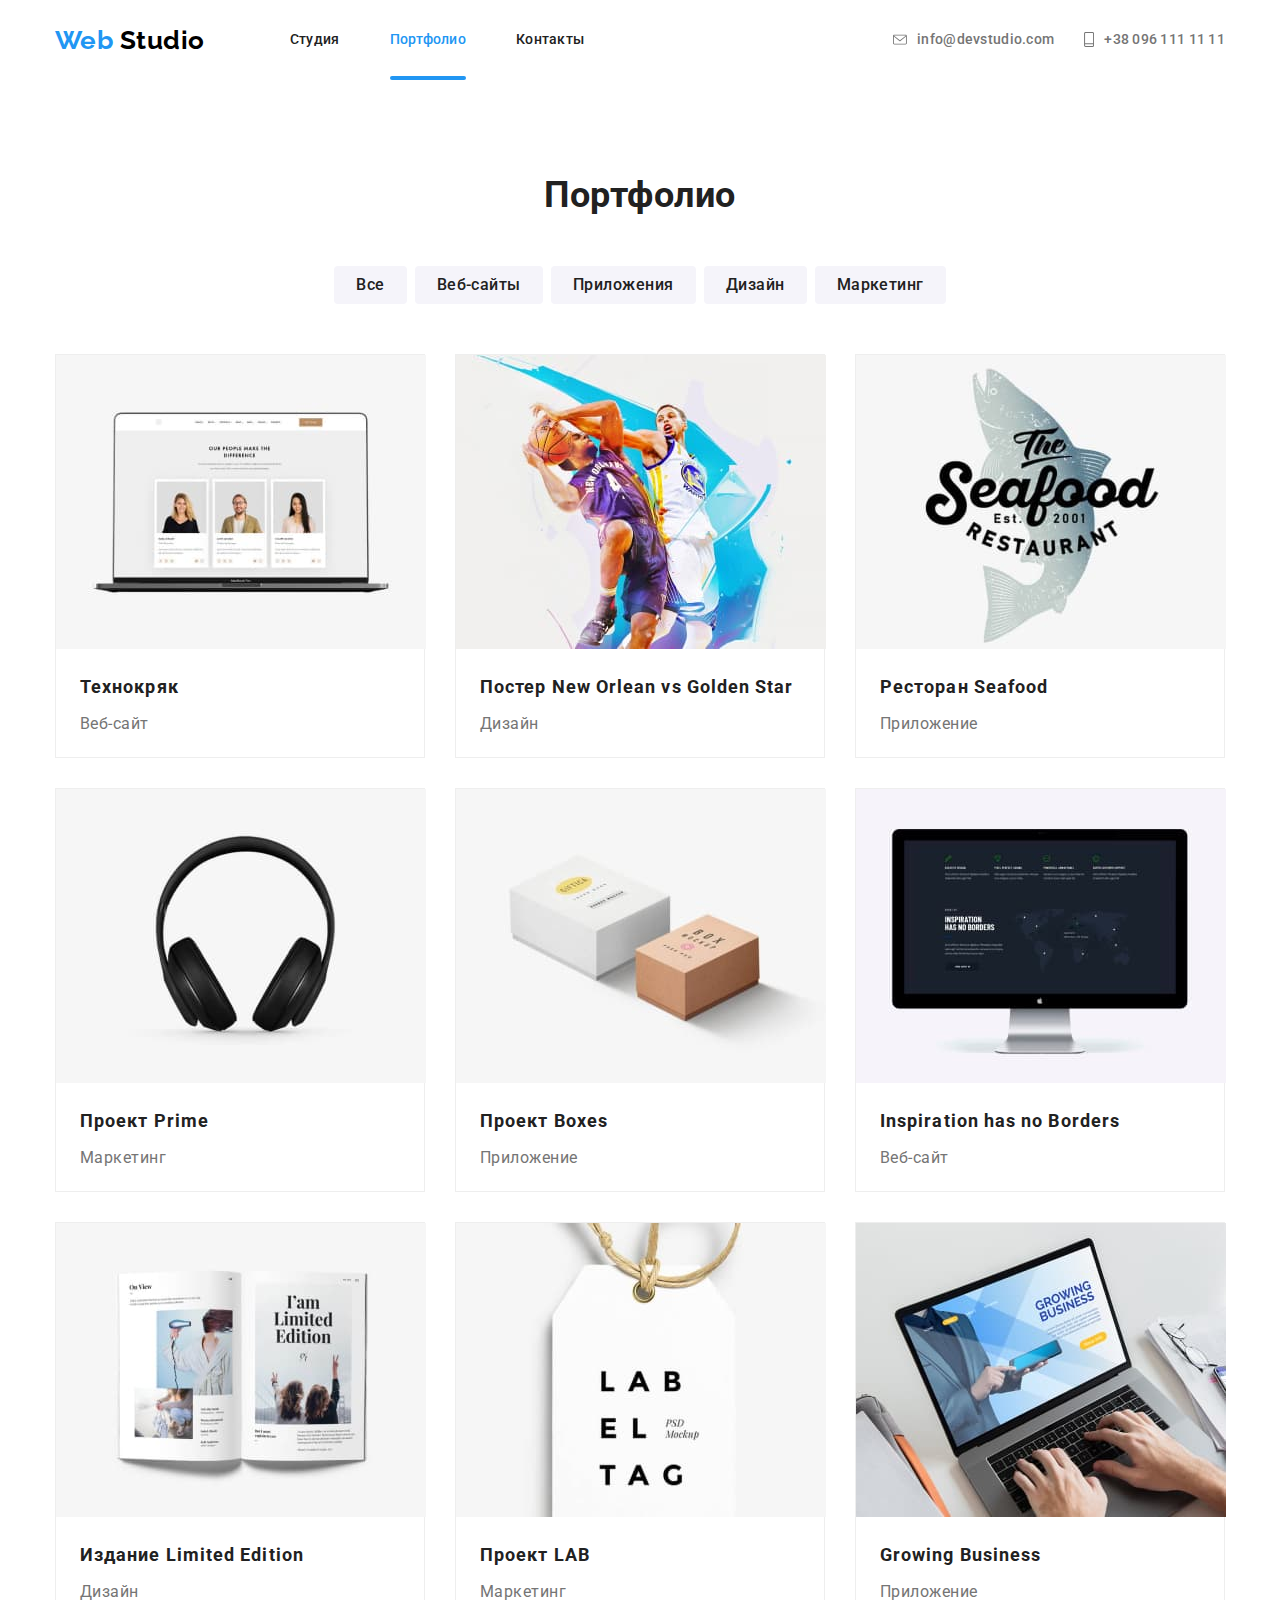
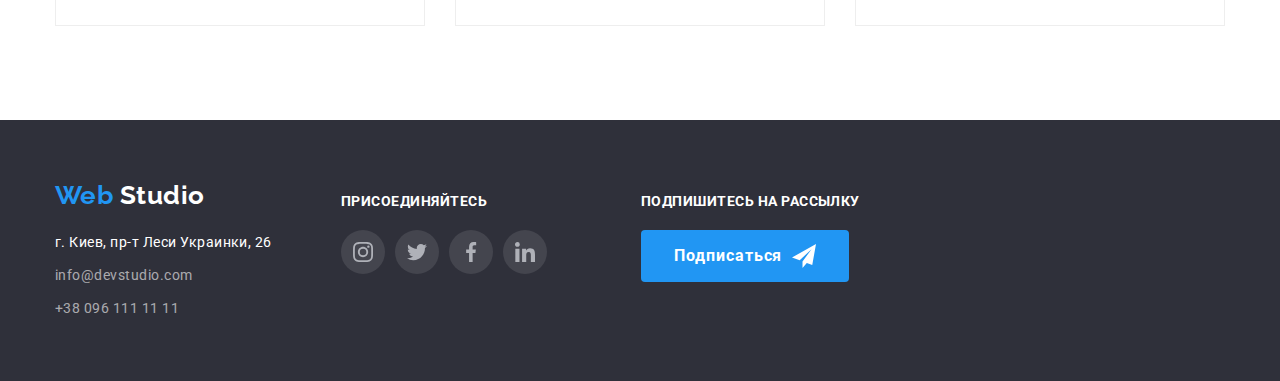
==== portfolio.html @ 83d76ae9 "copy-hw-5" ====
<!DOCTYPE html>
<html lang="en">

<head>
    <meta charset="UTF-8">
    <meta name="viewport" content="width=device-width, initial-scale=1.0">
    <link
        href="https://fonts.googleapis.com/css2?family=Raleway:wght@400;700&family=Roboto:wght@400;500;700;900&display=swap"
        rel="stylesheet">
    <link rel="stylesheet"
        href="https://cdnjs.cloudflare.com/ajax/libs/modern-normalize/0.6.0/modern-normalize.min.css">
    <link rel="stylesheet" href="./css/styles.css">
    <title>Portfolio</title>
</head>

<body>
    <!--Шапка страницы-->
    <header>
        <!--Главная навигация-->
        <nav class="container main-nav">
            <a href="/" class="logo text"><span class="logo-accent">Web</span> Studio</a>
            <ul class="site-nav list">
                <li class="item"><a href="./index.html" class="link text">Студия</a></li>
                <li class="item"><a href="./portfolio.html" class="link current text">Портфолио</a></li>
                <li class="item"><a href="" class="link text">Контакты</a></li>
            </ul>
            <address class="address">
                <a href="mailto:info@devstudio.com" class="address-link text">
                    <svg class="icon-mail">
                        <use href="./images/sprite.svg#icon-e-mail"></use>
                    </svg>
                    info@devstudio.com</a>
                <a href="tel:+380961111111" class="address-link text">
                    <svg class="icon-mobile">
                        <use href="./images/sprite.svg#icon-mobile"></use>
                    </svg>
                    +38 096 111 11 11
                </a>
            </address>
        </nav>
    </header>
    <!--Основной контент-->
    <main>
        <!--Фильтр-->
        <section class="section">
            <div class="container">
                <!--Скрытый заголовок-->
                <h1 class="section-title">Портфолио</h1>
                <!--Список фильтров-->
                <ul class="filter list">
                    <li class="item"><button type="button" class="btn">Все</button>
                    </li>
                    <li class="item"><button type="button" class="btn">Веб-сайты</button>
                    </li>
                    <li class="item"><button type="button" class="btn">Приложения</button></li>
                    <li class="item"><button type="button" class="btn">Дизайн</button>
                    </li>
                    <li class="item"><button type="button" class="btn">Маркетинг</button>
                    </li>
                </ul>
                <!--Список проектов-->
                <ul class="projects list">
                    <li class="projects-item">
                        <a href="/" class="project-links text">
                            <div class="project-img project1">
                                <p class="projects-text">Технокряк это современная площадка распространения
                                    коронавируса.
                                    Компании
                                    используют эту
                                    платформу для цифрового
                                    шпионажа и атак на защищённые сервера конкурентов.</p>
                            </div>
                            <div class="project-bottom">
                                <h2 class="projects-title">Технокряк</h2>
                                <p class="projects-filter">Веб-сайт</p>
                            </div>

                        </a>
                    </li>
                    <li class="projects-item">
                        <a href="/" class="project-links text">
                            <div class="project-img project2">
                                <p class="projects-text">Технокряк это современная площадка распространения
                                    коронавируса.
                                    Компании
                                    используют эту
                                    платформу для цифрового
                                    шпионажа и атак на защищённые сервера конкурентов.</p>
                            </div>
                            <div class="project-bottom">
                                <h2 class="projects-title">Постер New Orlean vs Golden Star</h2>
                                <p class="projects-filter">Дизайн</p>
                            </div>
                        </a>
                    </li>
                    <li class="projects-item">
                        <a href="/" class="project-links text">
                            <div class="project-img project3">
                                <p class="projects-text">Технокряк это современная площадка распространения
                                    коронавируса.
                                    Компании
                                    используют эту
                                    платформу для цифрового
                                    шпионажа и атак на защищённые сервера конкурентов.</p>
                            </div>
                            <div class="project-bottom">
                                <h2 class="projects-title">Ресторан Seafood</h2>
                                <p class="projects-filter">Приложение</p>
                            </div>
                        </a>
                    </li>
                    <li class="projects-item">
                        <a href="/" class="project-links text">
                            <div class="project-img project4">
                                <p class="projects-text">Технокряк это современная площадка распространения
                                    коронавируса.
                                    Компании
                                    используют эту
                                    платформу для цифрового
                                    шпионажа и атак на защищённые сервера конкурентов.</p>
                            </div>
                            <div class="project-bottom">
                                <h2 class="projects-title">Проект Prime</h2>
                                <p class="projects-filter">Маркетинг</p>
                            </div>
                        </a>
                    </li>
                    <li class="projects-item">
                        <a href="/" class="project-links text">
                            <div class="project-img project5">
                                <p class="projects-text">Технокряк это современная площадка распространения
                                    коронавируса.
                                    Компании
                                    используют эту
                                    платформу для цифрового
                                    шпионажа и атак на защищённые сервера конкурентов.</p>
                            </div>
                            <div class="project-bottom">
                                <h2 class="projects-title">Проект Boxes</h2>
                                <p class="projects-filter">Приложение</p>
                            </div>
                        </a>
                    </li>
                    <li class="projects-item">
                        <a href="/" class="project-links text">
                            <div class="project-img project6">
                                <p class="projects-text">Технокряк это современная площадка распространения
                                    коронавируса.
                                    Компании
                                    используют эту
                                    платформу для цифрового
                                    шпионажа и атак на защищённые сервера конкурентов.</p>
                            </div>
                            <div class="project-bottom">
                                <h2 class="projects-title">Inspiration has no Borders</h2>
                                <p class="projects-filter">Веб-сайт</p>
                            </div>
                        </a>
                    </li>
                    <li class="projects-item">
                        <a href="/" class="project-links text">
                            <div class="project-img project7">
                                <p class="projects-text">Технокряк это современная площадка распространения
                                    коронавируса.
                                    Компании
                                    используют эту
                                    платформу для цифрового
                                    шпионажа и атак на защищённые сервера конкурентов.</p>
                            </div>
                            <div class="project-bottom">
                                <h2 class="projects-title">Издание Limited Edition</h2>
                                <p class="projects-filter">Дизайн</p>
                            </div>
                        </a>
                    </li>
                    <li class="projects-item">
                        <a href="/" class="project-links text">
                            <div class="project-img project8">
                                <p class="projects-text">Технокряк это современная площадка распространения
                                    коронавируса.
                                    Компании
                                    используют эту
                                    платформу для цифрового
                                    шпионажа и атак на защищённые сервера конкурентов.</p>
                            </div>
                            <div class="project-bottom">
                                <h2 class="projects-title">Проект LAB</h2>
                                <p class="projects-filter">Маркетинг</p>
                            </div>
                        </a>
                    </li>
                    <li class="projects-item">
                        <a href="/" class="project-links text">
                            <div class="project-img project9">
                                <p class="projects-text">Технокряк это современная площадка распространения
                                    коронавируса.
                                    Компании
                                    используют эту
                                    платформу для цифрового
                                    шпионажа и атак на защищённые сервера конкурентов.</p>
                            </div>
                            <div class="project-bottom">
                                <h2 class="projects-title">Growing Business</h2>
                                <p class="projects-filter">Приложение</p>
                            </div>
                        </a>
                    </li>
                </ul>
            </div>
        </section>
    </main>
    <!--Подвал страницы-->
    <footer class="footer">
        <div class="container">
            <div class="footer-flex">
                <!--левая часть футера-->
                <div class="left">
                    <a href="/" class="footer-logo text"><span class="logo-accent">Web</span> Studio</a>
                    <address class="footer-adress">
                        г. Киев, пр-т Леси Украинки, 26
                    </address>
                    <address class="footer-adress">
                        <a href="mailto:info@devstudio.com" class="footer-address-link text">info@devstudio.com</a>
                    </address>
                    <address class="footer-adress">
                        <a href="tel:+380961111111" class="footer-address-link text">+38 096 111 11 11</a>
                    </address>
                </div>
                <!--Средняя часть футера-->
                <div class="middle">
                    <p class="footer-title">Присоединяйтесь</p>
                    <!--Список соц.сетей-->
                    <ul class="social-links list">
                        <li class="links">
                            <a href="https://www.instagram.com/" class="footer-link">
                                <svg class="icon-links">
                                    <use href="./images/sprite.svg#icon-instagram"></use>
                                </svg>
                            </a>
                        </li>
                        <li class="links">
                            <a href="https://twitter.com/" class="footer-link">
                                <svg class="icon-links">
                                    <use href="./images/sprite.svg#icon-twitter"></use>
                                </svg>
                            </a>
                        </li>
                        <li class="links">
                            <a href="https://facebook.com/" class="footer-link">
                                <svg class="icon-links">
                                    <use href="./images/sprite.svg#icon-facebook"></use>
                                </svg>
                            </a>
                        </li>
                        <li class="links">
                            <a href="https://linkedin.com/" class="footer-link">
                                <svg class="icon-links">
                                    <use href="./images/sprite.svg#icon-linkedin"></use>
                                </svg>
                            </a>
                        </li>
                    </ul>
                </div>
                <!--Правая часть футера-->
                <!--Правая часть футера-->
                <div class="right">
                    <p class="footer-title">Подпишитесь на рассылку</p>
                    <button class="button">Подписаться
                        <svg class="icon-button">
                            <use href="./images/sprite.svg#icon-button"></use>
                        </svg>
                    </button>
                </div>
            </div>

        </div>
    </footer>
</body>

</html>
---- css/styles.css ----
/* цвет заголовков чёрный #212121; */
/* цвет текста #757575;*/
/* цвет заголовков белый, цвет текста на кнопках и основной цвет фона #FFFFFF;  */
/* акцент и цвет ховера #2196F3; */
/* вторичный цвет фона #F5F4FA; */
/* цвет футера #2F303A; */
/* прозрачный фон rgba(47, 48, 58, 0.8); */
/* цвет текста в футере rgba(255, 255, 255, 0.6); */

:root {
  --main-text-color: #757575;
  --primary-text-color-and-background: #ffffff;
  --title-text-color: #212121;
  --accent-button-and-hover-color: #2196f3;
  --background-color-second: #f5f4fa;
  --opacity-background-color: rgba(47, 48, 58, 0.8);
  --footer-color: #2f303a;
  --footer-text-color: rgba(255, 255, 255, 0.6);
  --animation-timing-function: cubic-bezier(0.4, 0, 0.2, 1);
}

body {
  margin: 0;
  background-color: var(--primary-text-color-and-background);
  color: var(--main-text-color);
  font-family: Roboto, sans-serif;
  letter-spacing: 0.03em;
}
/*Utilities*/
.container {
  margin-left: auto;
  margin-right: auto;
  padding-left: 15px;
  padding-right: 15px;
  width: 1200px;
  /*outline: 2px solid tomato;*/
}

.list {
  margin: 0;
  padding: 0;
  list-style: none;
}

.text {
  text-decoration: none;
}

/*logo*/
.logo {
  color: #000000;
  font-family: Raleway, sans-serif;
  font-weight: 700;
  font-size: 26px;
  line-height: 1.19;
}
.logo-accent {
  color: var(--accent-button-and-hover-color);
}

/*site navigation*/
.main-nav {
  display: flex;
  align-items: center;
}

.site-nav {
  display: flex;
  margin-left: 85px;
}
.site-nav .item + .item {
  margin-left: 50px;
}
/*
.site-nav .item:not(:last-child) {
  margin-right: 50px;
}
*/
.site-nav .link {
  display: flex;
  position: relative;
  padding-top: 32px;
  padding-bottom: 32px;

  color: var(--title-text-color);
  font-weight: 500;
  font-size: 14px;
  line-height: 1.14;
  letter-spacing: 0.02em;

  transition: color 250ms var(--animation-timing-function);
}
.site-nav .link:hover,
.site-nav .link:focus {
  color: var(--accent-button-and-hover-color);
}
.site-nav .link.current {
  color: var(--accent-button-and-hover-color);
}

.site-nav .link.current::after {
  content: "";
  position: absolute;
  left: 0;
  bottom: 0;

  display: block;
  width: 100%;
  height: 4px;
  border-radius: 2px;
  background-color: var(--accent-button-and-hover-color);
  transition: background-color 250ms var(--animation-timing-function);
}

/*address*/
.address {
  display: flex;
  margin-left: auto;
  align-items: center;
}

.address-link {
  display: flex;
  align-items: center;
  max-width: 161px;
  height: 16px;
  color: var(--main-text-color);
  font-style: normal;
  font-weight: 500;
  font-size: 14px;
  line-height: 1.14;
  letter-spacing: 0.02em;

  transition-property: all;
  transition-duration: 250ms;
  transition-timing-function: cubic-bezier(0.4, 0, 0.2, 1);
}

.address-link + .address-link {
  margin-left: 30px;
}

.address-link:hover,
.address-link:focus {
  color: var(--accent-button-and-hover-color);
  --color3: var(--accent-button-and-hover-color);
}

.icon-mail {
  width: 16px;
  height: 12px;
  margin-right: 10px;
}

.icon-mobile {
  width: 10px;
  height: 15px;
  margin-right: 10px;
}

/*banner*/
.banner {
  text-align: center;
}

.banner .overlay {
  height: 600px;
  max-width: 1600px;
  margin-left: auto;
  margin-right: auto;
  background-image: linear-gradient(
      to right,
      var(--opacity-background-color),
      var(--opacity-background-color)
    ),
    url(../images/banner.jpg);
  background-repeat: no-repeat;
  background-position: center;
  background-size: cover;
}

.banner-title {
  margin-top: 0;
  margin-bottom: 30px;
  padding-top: 200px;
  padding-left: 452px;
  padding-right: 452px;

  color: var(--primary-text-color-and-background);

  font-weight: 900;
  font-size: 44px;
  line-height: 1.36;
  text-align: center;
  letter-spacing: 0.06em;
  text-transform: uppercase;

  /*outline: 2px solid tomato;*/
}
.button {
  display: inline-flex;
  align-items: center;
  text-align: center;
  border: 1px solid transparent;
  border-radius: 4px;
  padding: 10px 32px;
  min-width: 200px;

  color: var(--primary-text-color-and-background);
  background-color: var(--accent-button-and-hover-color);

  font-weight: 700;
  font-size: 16px;
  line-height: 1.87;
  letter-spacing: 0.06em;
}

/*section*/
.section {
  padding-top: 94px;
  padding-bottom: 94px;
}

.section.one-padding {
  padding-top: 94px;
  padding-bottom: 0;
}

.section-title {
  margin-top: 0;
  margin-bottom: 50px;

  color: var(--title-text-color);
  font-weight: 700;
  font-size: 36px;
  line-height: 1.17;
  text-align: center;
}

/*features*/
.feature-list {
  display: flex;
}

.icon {
  padding: 25px 100px;
  margin-bottom: 30px;
  border-radius: 4px;
  background-color: var(--background-color-second);
}

.icon-feature {
  display: flex;
  width: 70px;
  height: 70px;
}

/*.feature-list .item::before {
  display: flex;
  content: "";
  height: 120px;
  margin-bottom: 30px;
  background-size: 70px;
  background-repeat: no-repeat;
  background-position: center;
  background-color: var(--background-color-second);
}
.icon-antenna::before {
  background-image: url(../images/antenna.svg);
}

.icon-clock::before {
  background-image: url(../images/clock.svg);
}

.icon-diagram::before {
  background-image: url(../images/diagram.svg);
}

.icon-astronaut::before {
  background-image: url(../images/astronaut.svg);
}
*/
.feature-list .item + .item {
  margin-left: 30px;
}
.feature-list .title {
  margin-top: 0;
  margin-bottom: 10px;

  color: var(--title-text-color);
  font-weight: 700;
  font-size: 14px;
  line-height: 1.14;
  text-transform: uppercase;
}
.feature-list .text {
  margin-top: 0;
  margin-bottom: 0;

  font-size: 14px;
  line-height: 1.71;
}

/*work*/
.work-list {
  display: flex;
}
.work-list-item {
  display: flex;
  position: relative;
  width: calc((100% - 60px) / 3);
  margin-right: 30px;
  height: 294px;
}
.work-list-item:nth-child(3n) {
  margin-right: 0;
}

.work-list-title {
  display: block;
  position: absolute;
  text-align: center;
  margin-top: 0;
  margin-bottom: 0;
  bottom: 0;
  width: 100%;
  padding: 27px 72px;
  height: 70px;

  color: var(--primary-text-color-and-background);
  background-color: var(--opacity-background-color);

  font-weight: 700;
  font-size: 14px;
  line-height: 1.14;
  text-transform: uppercase;
}

/*team*/
.section.background {
  background-color: var(--background-color-second);
}
.team-list {
  display: flex;
}

.team-list .item {
  display: flex;
  flex-direction: column;
  align-items: center;
  max-width: 270px;
  height: 422px;
  background-color: var(--primary-text-color-and-background);
  box-shadow: 0px 2px 1px rgba(0, 0, 0, 0.2), 0px 1px 1px rgba(0, 0, 0, 0.14),
    0px 1px 3px rgba(0, 0, 0, 0.12);
  border-radius: 0px 0px 4px 4px;
}

.team-list .item::before {
  display: flex;
  content: "";
  height: 260px;
  width: 270px;
  margin-bottom: 30px;
  background-repeat: no-repeat;
}
.product-designer::before {
  background-image: url(../images/Kucherenko.jpg);
}

.frontend-developer::before {
  background-image: url(../images/Ivanova.jpg);
}

.marketing::before {
  background-image: url(../images/Schevchenko.jpg);
}
.ui-designer::before {
  background-image: url(../images/Nikolaev.jpg);
}
.team-list .item + .item {
  margin-left: 30px;
}
.team-list .title {
  margin-top: 0;
  margin-bottom: 10px;

  color: var(--title-text-color);

  font-weight: 500;
  font-size: 16px;
  line-height: 1.19;
}
.team-list .text {
  margin-top: 0;
  margin-bottom: 16px;

  font-size: 16px;
  line-height: 1.19;
}
/*social-links*/
.social-links {
  display: flex;
}

.social-links .link {
  display: inline-flex;
  align-items: center;
  justify-content: center;
  width: 44px;
  height: 44px;
  border-radius: 50%;
  box-shadow: none;

  transition-property: all;
  transition-duration: 250ms;
  transition-timing-function: cubic-bezier(0.4, 0, 0.2, 1);
}

.icon-links {
  display: flex;
  width: 20px;
  height: 20px;
}

.social-links .links:not(:last-child) {
  margin-right: 10px;
}

.social-links .link:hover,
.social-links .link:focus {
  border-radius: 50%;
  box-shadow: none;
  cursor: pointer;
  --color4: #ffffff;
  background-color: var(--accent-button-and-hover-color);
}

/*clients*/

.clients {
  display: flex;
}
.client-link {
  display: flex;
  align-items: center;
  justify-content: center;
  width: 170px;
  height: 90px;
  padding: 22px 41px;
  border: 1px solid #afb1b8;
  border-radius: 4px;

  transition-property: all;
  transition-duration: 250ms;
  transition-timing-function: cubic-bezier(0.4, 0, 0.2, 1);
}

.client-link:hover,
.client-link:focus {
  border: 1px solid var(--accent-button-and-hover-color);
  cursor: pointer;
  --color4: var(--accent-button-and-hover-color);
}
.item + .item {
  margin-left: 30px;
}
.icon-clients {
  max-width: 88px;
  max-height: 52px;
  transition-property: color;
  transition-duration: 250ms;
  transition-timing-function: cubic-bezier(0.4, 0, 0.2, 1);
}
.icon-clients:hover,
.icon-clients:focus {
  cursor: pointer;
  --color4: var(--accent-button-and-hover-color);
}

/*footer*/
.footer {
  padding-top: 60px;
  padding-bottom: 60px;
  color: var(--primary-text-color-and-background);
  background-color: var(--footer-color);
}
.footer-flex {
  display: flex;
}
.footer-flex .left {
  margin-right: 69px;
}
.footer-logo {
  display: block;
  margin-bottom: 20px;
  color: var(--primary-text-color-and-background);
  font-family: Raleway, sans-serif;
  font-weight: 700;
  font-size: 26px;
  line-height: 1.19;
}
.footer-adress {
  display: block;
  font-style: normal;
  font-size: 14px;
  line-height: 1.71;
}
.footer-adress:not(:last-child) {
  margin-bottom: 9px;
}

.footer-address-link {
  color: var(--footer-text-color);

  transition-property: all;
  transition-duration: 250ms;
  transition-timing-function: cubic-bezier(0.4, 0, 0.2, 1);
}
.footer-address-link:hover,
.footer-address-link:focus {
  color: var(--accent-button-and-hover-color);
}
.footer-flex .middle {
  margin-right: 94px;
}
.footer-title {
  font-weight: 700;
  font-size: 14px;
  line-height: 1.14;
  text-transform: uppercase;
  margin-bottom: 20px;
}

.social-links .footer-link {
  display: inline-flex;
  align-items: center;
  justify-content: center;
  width: 44px;
  height: 44px;
  border-radius: 50%;
  box-shadow: none;
  background-color: rgba(255, 255, 255, 0.1);
}

.social-links .footer-link:hover,
.social-links .footer-link:focus {
  border-radius: 50%;
  box-shadow: none;
  cursor: pointer;
  --color4: #ffffff;
  background-color: var(--accent-button-and-hover-color);
}

.icon-button {
  width: 24px;
  height: 24px;
  margin-left: 10px;
}
/*portfolio*/

/*filter*/
.filter {
  display: flex;
  justify-content: center;
  margin-bottom: 50px;
}

.btn {
  border: none;
  border-radius: 4px;
  padding: 6px 22px;
  color: var(--title-text-color);
  background-color: var(--background-color-second);
  font-family: inherit;
  font-weight: 500;
  font-size: 16px;
  line-height: 1.62;
  letter-spacing: inherit;
  transition-property: all;
  transition-duration: 250ms;
  transition-timing-function: cubic-bezier(0.4, 0, 0.2, 1);
}
.btn:hover,
.btn:focus {
  cursor: pointer;
  color: var(--primary-text-color-and-background);
  background-color: var(--accent-button-and-hover-color);
  box-shadow: 0px 2px 2px rgba(0, 0, 0, 0.12), 0px 1px 2px rgba(0, 0, 0, 0.08),
    0px 3px 1px rgba(0, 0, 0, 0.1);
  border-radius: 4px;
}

.filter .item + .item {
  margin-left: 8px;
}

/*projects*/

.projects {
  display: flex;
  flex-wrap: wrap;
}
.projects-item {
  display: flex;
  position: relative;
  width: calc((100% - 60px) / 3);
  height: 404px;
  margin-right: 30px;
  margin-bottom: 30px;
  display: inline-block;
  border: 1px solid #eeeeee;
  transition: box-shadow 250ms var(--animation-timing-function);
}

.projects-item:nth-child(3n) {
  margin-right: 0;
}
.projects-item:nth-last-child(-n + 3) {
  margin-bottom: 0;
}

.projects-item:hover,
.projects-item:focus {
  box-shadow: 1px 4px 6px rgba(0, 0, 0, 0.16), 0px 4px 4px rgba(0, 0, 0, 0.06),
    0px 1px 1px rgba(0, 0, 0, 0.12);
  border: 1px solid #eeeeee;
}

.projects-text {
  position: absolute;
  display: flex;
  margin-top: 0;
  margin-bottom: 0;
  height: 100%;
  width: 100%;
  padding: 63px 24px;
  color: var(--primary-text-color-and-background);
  background-color: rgba(33, 150, 243, 0.9);
  font-size: 18px;
  line-height: 1.56;
  letter-spacing: 0.03em;

  transform: translateY(100%);
  transition: transform 250ms var(--animation-timing-function);
}

.projects-item:hover .projects-text {
  transform: translateY(0%);
}

.project-img {
  position: relative;
  display: flex;
  width: 370px;
  height: 294px;
  overflow: hidden;
}

.project-img.project1 {
  background-image: url(../images/project1.jpg);
}

.project-img.project2 {
  background-image: url(../images/project2.jpg);
}

.project-img.project3 {
  background-image: url(../images/project3.jpg);
}

.project-img.project4 {
  background-image: url(../images/project4.jpg);
}

.project-img.project5 {
  background-image: url(../images/project5.jpg);
}

.project-img.project6 {
  background-image: url(../images/project6.jpg);
}

.project-img.project7 {
  background-image: url(../images/project7.jpg);
}

.project-img.project8 {
  background-image: url(../images/project8.jpg);
}

.project-img.project9 {
  background-image: url(../images/project9.jpg);
}

.project-bottom {
  display: flex;
  flex-direction: column;
  padding: 20px 24px;
}

.projects-title {
  margin-top: 0;
  margin-bottom: 4px;

  color: var(--title-text-color);

  font-weight: 700;
  font-size: 18px;
  line-height: 2;
  letter-spacing: 0.06em;
}
.projects-filter {
  margin-top: 0;
  margin-bottom: 0;

  color: var(--main-text-color);
  font-size: 16px;
  line-height: 1.87;
}
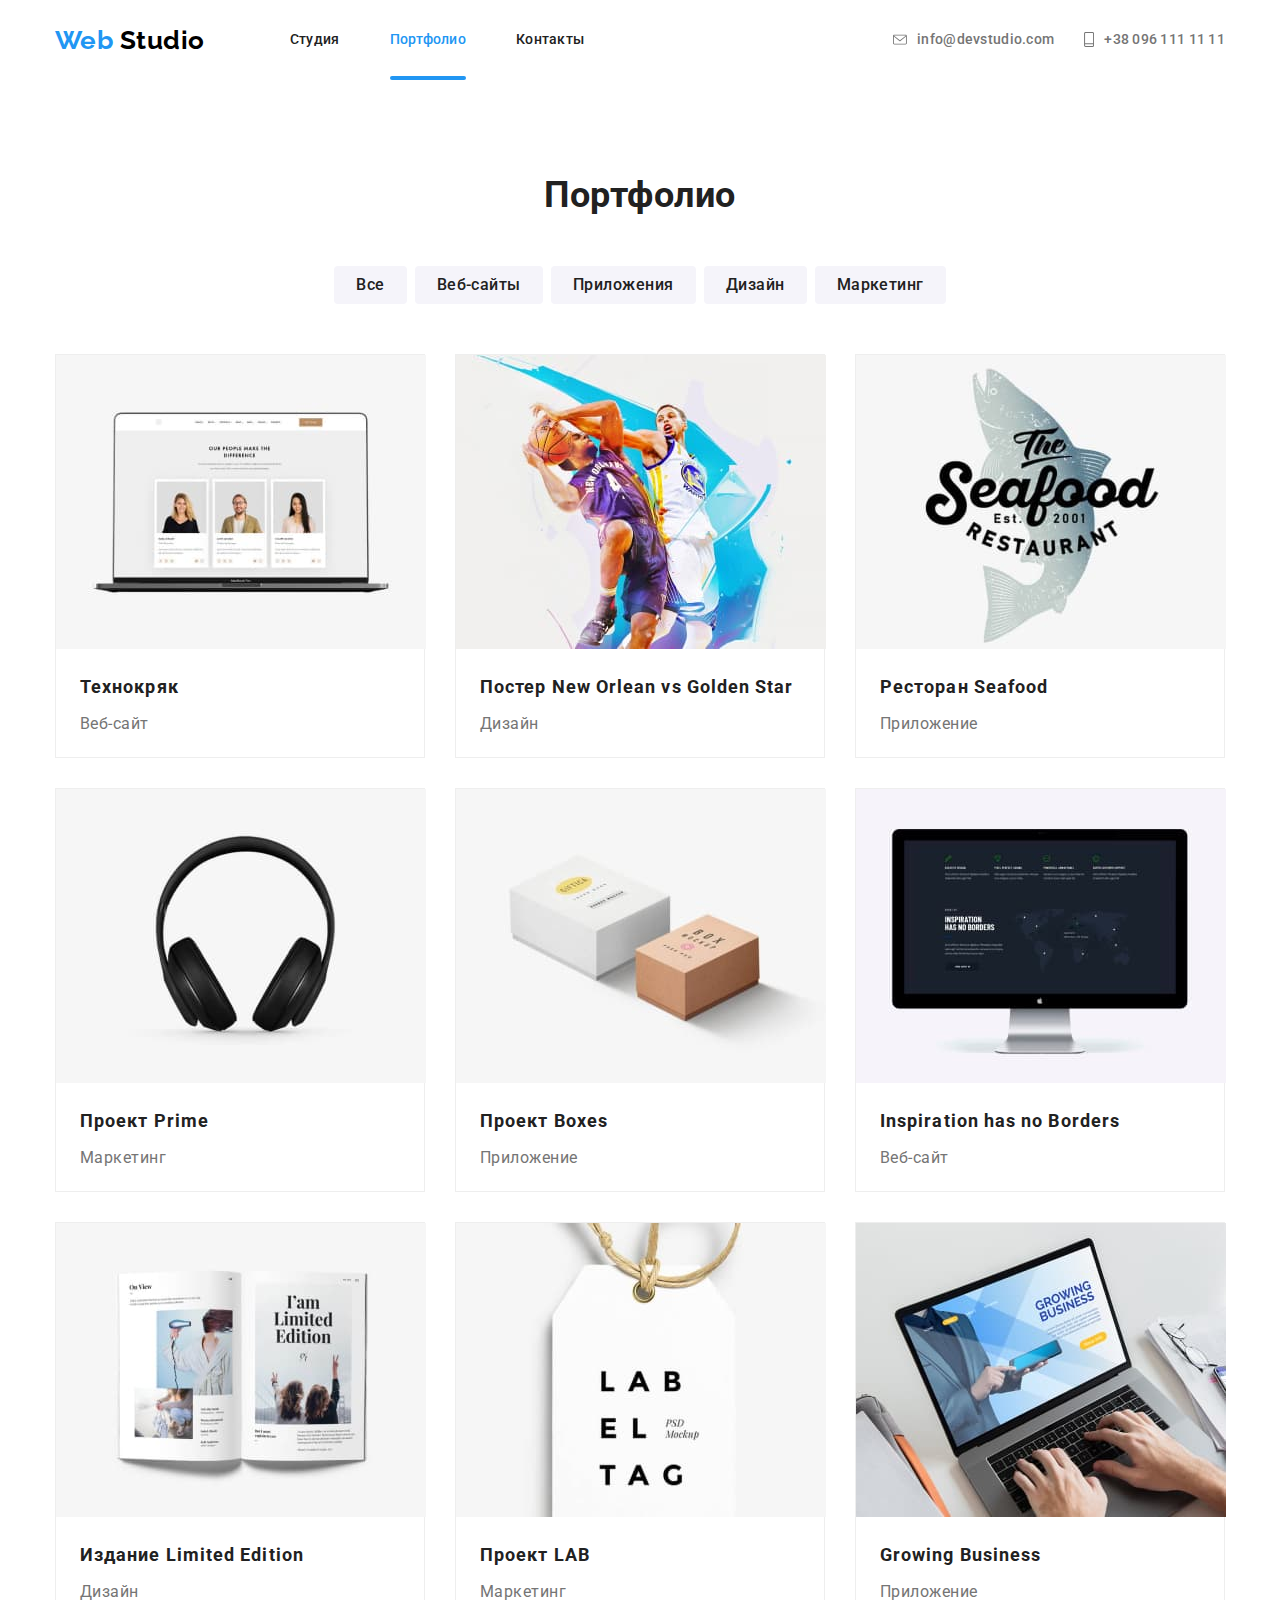
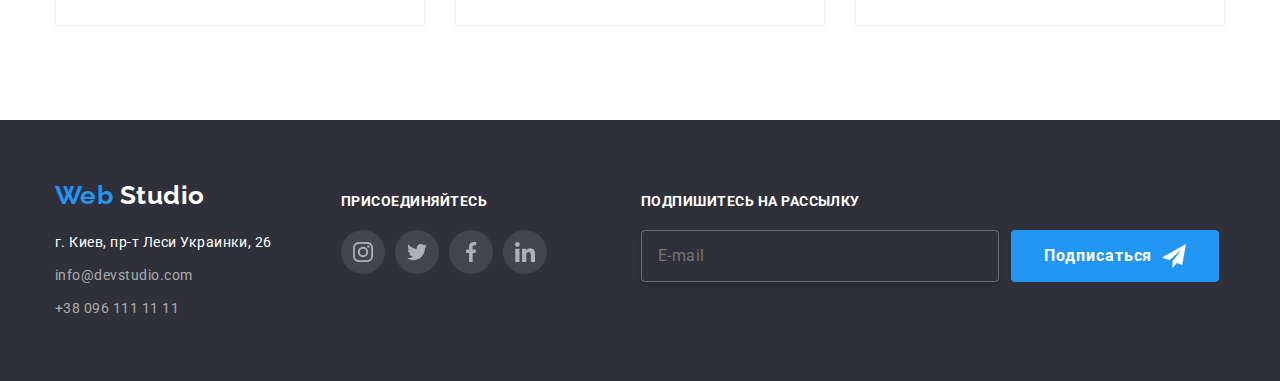
==== commit 540ef904: "fix-final" ====
--- a/portfolio.html
+++ b/portfolio.html
@@ -262,17 +262,21 @@
                     </ul>
                 </div>
                 <!--Правая часть футера-->
-                <!--Правая часть футера-->
                 <div class="right">
                     <p class="footer-title">Подпишитесь на рассылку</p>
-                    <button class="button">Подписаться
-                        <svg class="icon-button">
-                            <use href="./images/sprite.svg#icon-button"></use>
-                        </svg>
-                    </button>
+                    <form class="form-footer">
+                        <div class="form-footer-field">
+                            <input class="form-footer-input" type="text" name="name" id="name" placeholder="E-mail">
+                            <label class="form-footer-label" for="name"></label>
+                        </div>
+                        <button type="submit" class="button">Подписаться
+                            <svg class="icon-button">
+                                <use href="./images/sprite.svg#icon-button"></use>
+                            </svg>
+                        </button>
+                    </form>
                 </div>
             </div>
-
         </div>
     </footer>
 </body>
--- a/css/styles.css
+++ b/css/styles.css
@@ -215,6 +215,304 @@
   letter-spacing: 0.06em;
 }
 
+.button:hover,
+.button:focus {
+  cursor: pointer;
+}
+
+.form {
+  display: block;
+  position: relative;
+  width: 528px;
+
+  margin-left: auto;
+  margin-right: auto;
+  padding: 40px;
+
+  background-color: var(--primary-text-color-and-background);
+  box-shadow: 0px 2px 1px rgba(0, 0, 0, 0.2), 0px 1px 1px rgba(0, 0, 0, 0.14),
+    0px 1px 3px rgba(0, 0, 0, 0.12);
+  border-radius: 4px;
+}
+
+.form-title {
+  margin-top: 0;
+  margin-bottom: 30px;
+  font-size: 20px;
+  line-height: 1.15;
+  font-weight: 700;
+  letter-spacing: 0.03em;
+  color: var(--title-text-color);
+}
+.form-field {
+  position: relative;
+  display: flex;
+  flex-direction: column;
+  margin-bottom: 28px;
+}
+
+.form-input {
+  margin: 0;
+  padding: 11px 42px;
+  border: 1px solid rgba(33, 33, 33, 0.2);
+  border-radius: 4px;
+}
+
+.form-label {
+  display: inline-flex;
+  position: absolute;
+  top: 50%;
+  left: 42px;
+  font-size: 14px;
+  line-height: 1.14;
+  letter-spacing: 0.01em;
+
+  color: var(--main-text-color);
+
+  transform: translateY(-50%);
+  transition: all 250ms var(--animation-timing-function);
+}
+.form-input:hover,
+.form-input:focus {
+  outline: 1px solid var(--accent-button-and-hover-color);
+  cursor: pointer;
+}
+
+.form-label:hover {
+  cursor: pointer;
+}
+
+.form-input:focus + .form-label,
+.form-input:not(:placeholder-shown) + .form-label {
+  transform: translateY(-38px) translateX(-26px);
+  color: var(--accent-button-and-hover-color);
+}
+
+.icon-input {
+  display: inline-block;
+  position: absolute;
+  top: 50%;
+  left: 16px;
+  width: 18px;
+  height: 18px;
+  transform: translateY(-50%);
+  transition: color 250ms var(--animation-timing-function);
+}
+
+.icon-input:hover {
+  cursor: pointer;
+}
+.form-input:focus ~ .icon-input {
+  --color1: var(--accent-button-and-hover-color);
+}
+.form-comment {
+  display: inline-flex;
+  position: relative;
+  padding: 12px 16px;
+  font-size: 14px;
+  line-height: 1.14;
+  letter-spacing: 0.01em;
+
+  border: 1px solid rgba(33, 33, 33, 0.2);
+  border-radius: 4px;
+  color: var(--main-text-color);
+  resize: none;
+}
+
+.form-label-comment {
+  display: inline-flex;
+  position: absolute;
+  top: 12px;
+  left: 16px;
+  font-size: 14px;
+  line-height: 1.14;
+  letter-spacing: 0.01em;
+
+  color: var(--main-text-color);
+
+  transition: all 250ms var(--animation-timing-function);
+}
+
+.form-comment:focus + .form-label-comment,
+.form-comment:not(:placeholder-shown) + .form-label-comment {
+  transform: translateY(-32px);
+  color: var(--accent-button-and-hover-color);
+}
+
+.form-comment:hover,
+.form-comment:focus {
+  outline: 1px solid var(--accent-button-and-hover-color);
+  cursor: pointer;
+}
+
+.checkbox {
+  display: inline-flex;
+  margin-left: 0;
+  -webkit-appearance: none;
+  -moz-appearance: none;
+  appearance: none;
+  position: absolute;
+}
+
+.label-checkbox {
+  font-size: 14px;
+  line-height: 1.71px;
+  letter-spacing: 0.03em;
+
+  color: var(--main-text-color);
+}
+.label-checkbox::before {
+  content: "";
+  display: inline-flex;
+  width: 16px;
+  height: 15px;
+  border: 2px solid var(--title-text-color);
+  border-radius: 4px;
+  margin-right: 7px;
+}
+
+.checkbox:checked + .label-checkbox::before {
+  border-color: var(--accent-button-and-hover-color);
+  background-color: var(--accent-button-and-hover-color);
+  background-image: url(../images/icon-check.svg);
+  background-size: contain;
+  background-origin: border-box;
+}
+
+.checkbox-link {
+  color: var(--accent-button-and-hover-color);
+}
+.form-field.align {
+  display: flex;
+  align-items: center;
+  align-content: center;
+}
+
+.btn-submit {
+  display: inline-flex;
+  align-items: center;
+  align-content: center;
+  text-align: center;
+  border: 1px solid transparent;
+  border-radius: 4px;
+  box-shadow: 0px 4px 4px rgba(0, 0, 0, 0.15);
+  padding: 10px 55px;
+  min-width: 200px;
+
+  color: var(--primary-text-color-and-background);
+  background-color: var(--accent-button-and-hover-color);
+
+  font-weight: 700;
+  font-size: 16px;
+  line-height: 1.87;
+  letter-spacing: 0.06em;
+
+  transition: all 250ms var(--animation-timing-function);
+}
+
+.btn-submit:hover,
+.btn-submit:focus {
+  cursor: pointer;
+  background-color: #188ce8;
+}
+
+.btn-close {
+  display: inline-block;
+  position: absolute;
+  top: 8px;
+  right: 8px;
+  width: 30px;
+  height: 30px;
+  border-radius: 50%;
+  box-shadow: none;
+  background-color: var(--primary-text-color-and-background);
+  border: 1px solid rgba(0, 0, 0, 0.1);
+}
+
+.icon-close-black {
+  display: inline-block;
+  position: absolute;
+  padding: 0;
+  top: 50%;
+  right: 5px;
+  width: 18px;
+  height: 18px;
+  transform: translateY(-50%);
+}
+
+.btn-close:hover .icon-close-black,
+.btn-close:focus .icon-close-black {
+  cursor: pointer;
+  --color1: var(--accent-button-and-hover-color);
+}
+
+.form-footer {
+  display: flex;
+}
+
+.form-footer-field {
+  display: inline-flex;
+  position: relative;
+}
+.form-footer-input {
+  display: inline-flex;
+  position: relative;
+  width: 358px;
+  margin-right: 12px;
+  padding: 15px 16px;
+  border: 1px solid rgba(255, 255, 255, 0.3);
+  box-shadow: 0px 4px 4px rgba(0, 0, 0, 0.15);
+  border-radius: 4px;
+  font-size: 16px;
+  line-height: 1.25;
+  letter-spacing: 0.03em;
+  color: rgba(255, 255, 255, 0.6);
+  background-color: transparent;
+}
+.form-footer-label {
+  display: inline-flex;
+  position: absolute;
+  top: 50%;
+  left: 16px;
+  font-size: 14px;
+  line-height: 1.14;
+  letter-spacing: 0.01em;
+
+  color: var(--main-text-color);
+
+  transform: translateY(-50%);
+  transition: all 250ms var(--animation-timing-function);
+}
+
+.backdrop {
+  position: fixed;
+  top: 0;
+  left: 0;
+  width: 100%;
+  height: 100%;
+  z-index: 101;
+  opacity: 1;
+  background-color: rgba(0, 0, 0, 0.2);
+  transition: transform 250ms var(--animation-timing-function);
+}
+.backdrop.is-hidden {
+  visibility: hidden;
+  opacity: 0;
+  pointer-events: none;
+}
+.modal {
+  position: absolute;
+  top: 50%;
+  left: 50%;
+  transform: translate(-50%, -50%);
+  width: 528px;
+  height: 581px;
+  background-color: #fff;
+  box-shadow: 0px 2px 1px rgba(0, 0, 0, 0.2), 0px 1px 1px rgba(0, 0, 0, 0.14),
+    0px 1px 3px rgba(0, 0, 0, 0.12);
+  border-radius: 4px;
+}
+
 /*section*/
 .section {
   padding-top: 94px;
